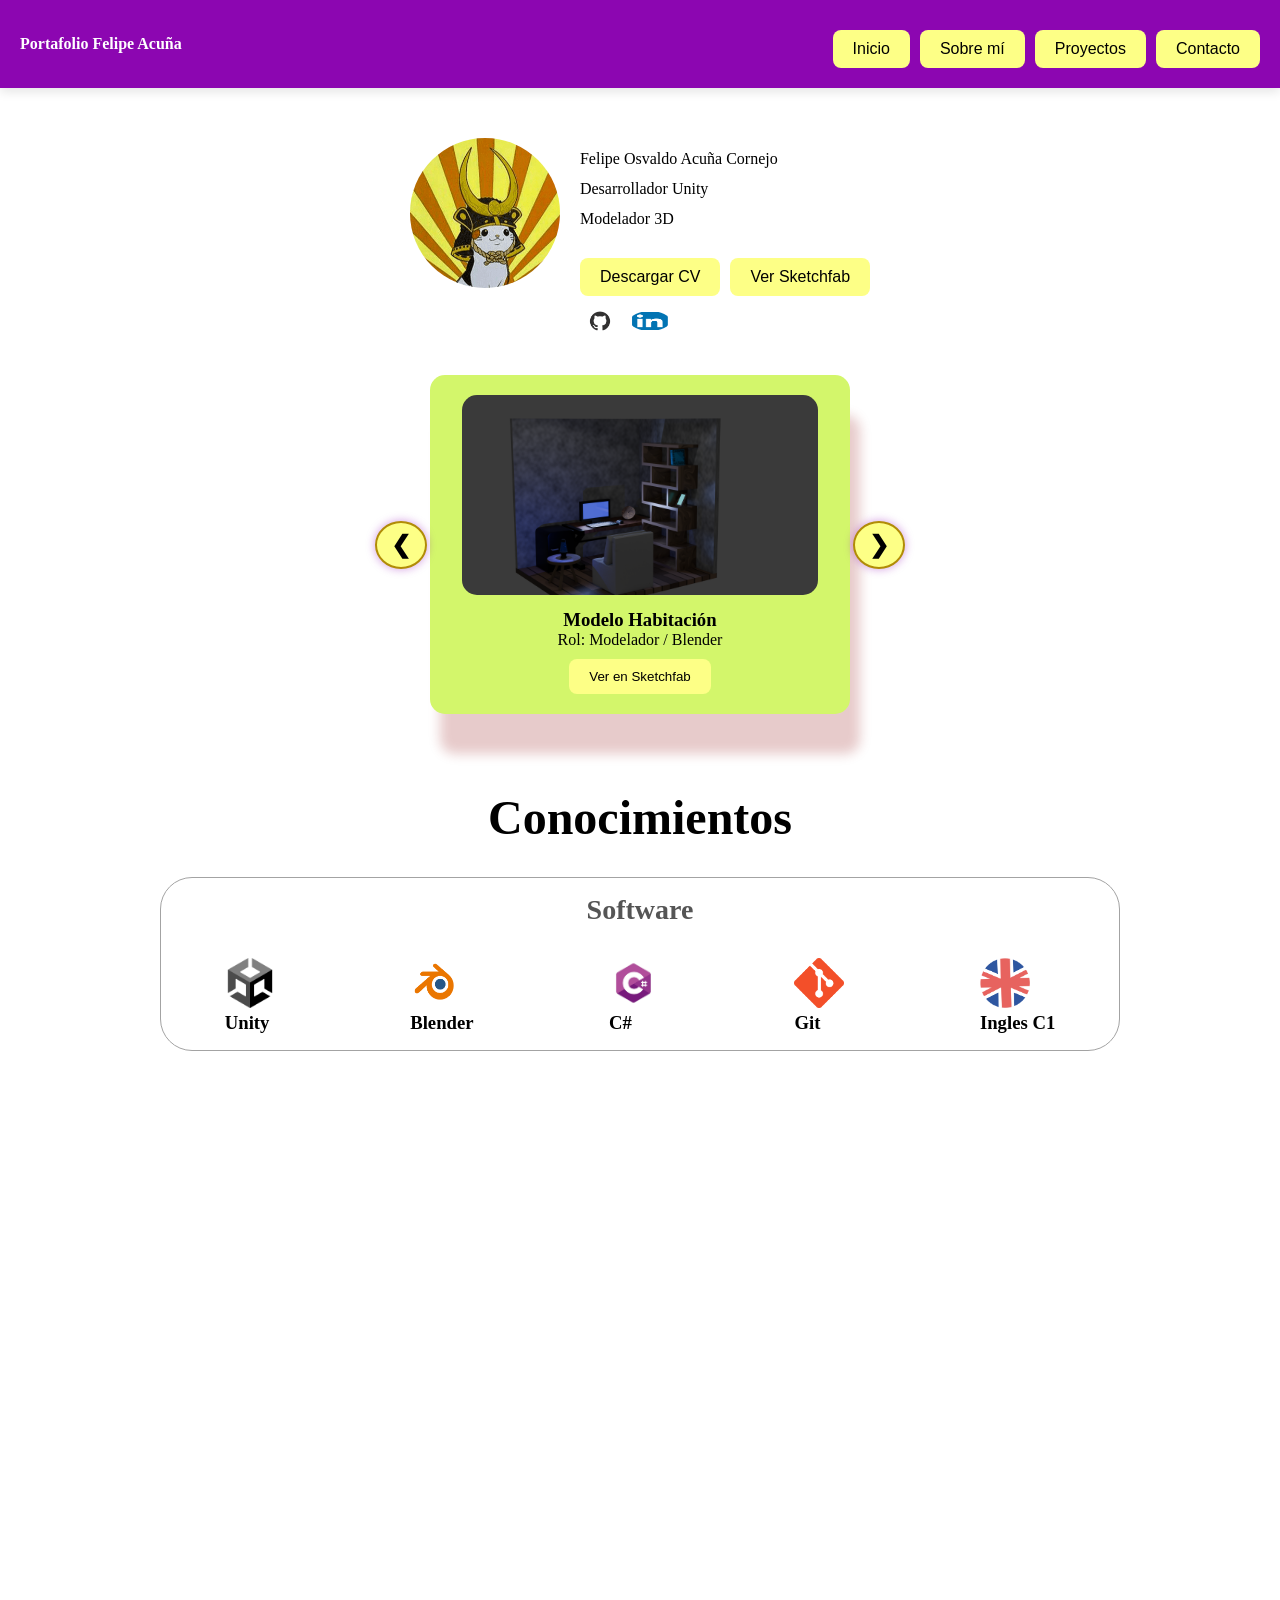
==== index.html @ 34c55aa2 "Arreglo index" ====
<!DOCTYPE html>
<html lang="en">
<head>
    <meta charset="UTF-8">
    <meta name="viewport" content="width=device-width, initial-scale=1.0">
    <title>Felipe Acuña | Desarrollador Unity</title>
    <link rel="stylesheet" href="style.css">
    <script src="Controlador.js" defer></script>
</head>
<body>
     <header>
    <div class="logo">Portafolio Felipe Acuña</div>
    <nav>
      <div class="botonesPaginas">
        <a href="index.html"><button>Inicio</button></a>
        <a href="Pagina2.html"><button>Sobre mí</button></a>
        <a href="Pagina3.html"><button>Proyectos</button></a>
        <a href="Pagina4.html"><button>Contacto</button></a>
      </div>
    </nav>
  </header>


 <div class="contenedor">
    <div class="izquierda">
      <img src="Imagenes/Perfil.png" alt="Image Perfil Dueño del Portafolio" class="imagen-circular">
    </div>
    <div class="derecha">
      <div class="parrafos">
        <p>Felipe Osvaldo Acuña Cornejo</p>
        <p>Desarrollador Unity</p>
        <p>Modelador 3D</p>
      </div>
      <div class="botones">
        <a href="Descargables/Felipe Acuña CV.pdf" download="Felipe_Acuna_CV"><button>Descargar CV</button></a>
        <a href="https://sketchfab.com/FelipeOsvaldoAcunaCornejo" target="_blank"><button>Ver Sketchfab</button></a>
      </div>
      <div class="imagenes-inferiores">
        <a href="https://github.com/FelipeOsvaldoAcunaCornejo" target="_blank"> <img src="Imagenes/GithubLogo.png" alt="Github"> </a>
        <a href="https://www.linkedin.com/in/felipe-osvaldo-acu%C3%B1a-cornejo-428b7937a/" target="_blank"> <img src="Imagenes/LinkedinLogo.png" alt="Linkedin"> </a>

      </div>
    </div>
  </div>

     <main>
    <section id="Pag1" class="container slider-container">
      
      <button class="btn-flecha prev" onclick="navegarProyectos('Pag1',-1)">&#10094;</button>

      <div class="slider-wrapper">
        
        <div class="perfil slide active">
          <img src="Imagenes/RenderHabitacion.png" alt="Perfil 1" />
          <h3>Modelo Habitación</h3>
          <p>Rol: Modelador / Blender</p>
          <a href="https://sketchfab.com/3d-models/diorama-habitacion-ce01ed9e751c4479966fcfb2e2a267a4" target="_blank"><button>Ver en Sketchfab</button></a>
        </div>
        <div class="perfil slide">
          <img src="Imagenes/RenderCeleste.png" alt="Perfil 2" />
          <h3>Diorama Celeste</h3>
          <p>Rol: Modelador y texturizado/ Blender</p>
          <a href="https://sketchfab.com/3d-models/dioramaceleste-db89a443d052495ebd5a76b8c746f52b" target="_blank"><button>Ver en Sketchfab</button></a>
        </div>
        <div class="perfil slide">
          <img src="Imagenes/LaberintoImagen.png" alt="Perfil 3" />
          <h3>Generador aleatorio de laberintos</h3>
          <p>Rol: Modelador 3D y programador</p>
          <a href="https://felipeosvaldoacunacornejo.github.io/GeneradorAleatorioDeLaberintos/" target="_blank"><button>Probar Proyecto</button></a>
        </div>

      </div>
      <button class="btn-flecha next" onclick="navegarProyectos('Pag1',1)">&#10095;</button>

    </section>
  </main>

  <section id="experience">
    <h1 class="title">Conocimientos</h1>
    <div class="experience-details-container">
      <div class="about-containers">
        <div class="details-container">
          <h2 class="experience-sub-title">Software</h2>
          <div class="article-container">
            <article>
              <img src="Imagenes/UnityLogo.png" alt="Unity icon" class="icon" />
              <div>
                <h3>Unity</h3>
              </div>
            </article>
            <article>
              <img src="Imagenes/BlenderLogo.png" alt="Blender icon" class="icon" />
              <div>
                <h3>Blender</h3>
              </div>
            </article>
            <article>
              <img src="Imagenes/CsharpLogo.png" alt="C# icon" class="icon" />
              <div>
                <h3>C#</h3>
              </div>
            </article>
            <article>
              <img src="Imagenes/GitLogo.png" alt="Git icon" class="icon" />
              <div>
                <h3>Git</h3>
              </div>
            </article>
            <article>
              <img src="Imagenes/InglesLogo.png" alt="English icon" class="icon" />
              <div>
                <h3>Ingles C1</h3>
              </div>
            </article>
          </div>
        </div>
      </div>
    </div>
  </section>
</body>
</html>
---- style.css ----
* {
  margin: 0;
  padding: 0;
  box-sizing: border-box;
}

header {
  width: 100%;
  padding: 20px;
  background: rgb(140, 6, 177);
  color: rgb(255, 255, 255);
  font-weight: bold;
  display: flex;
  justify-content: space-between;
  align-items: center;
  box-shadow: 0 4px 10px rgba(0, 0, 0, 0.1);
  margin-bottom: 50px;
}
.container {
  display: flex;
  flex-wrap: wrap;
  justify-content: center;
  gap: 20px;
  padding: 40px 20px;
  height: auto;
}


.perfil {
 background: #d3f66b;
 border-radius: 15px;
 box-shadow: 10px 40px 12px rgba(145, 19, 19, 0.221);
 padding: 20px;
 text-align: center;
 width: 300px;
 transition: transform 1s ease, box-shadow 0.2s ease;
}

.perfil:hover {
 transform:Rotate(2deg) translateX(10px);
 box-shadow: 0 6px 18px rgb(10, 0, 86);
}
.perfil img {
 width: max-content;
 height: 200px;
 border-radius: 15px;
 object-fit: cover;
 margin-bottom: 10px;
}

.perfil button {
  margin-top: 10px;
  background: #fdff86;
  color: rgb(0, 0, 0);
  border: none;
  border-radius: 8px;
  padding: 10px 20px;
  cursor: pointer;
  transition: background 0.3s ease;
}

.perfil button:hover {
  box-shadow: 0 0 36px #B18C06;
}


.contenedor {
  display: flex;
  align-items: flex-start;
  gap: 20px;
  justify-content: center;
}


.imagen-circular {
  width: 150px;
  height: 150px;
  border-radius: 50%;
  object-fit: cover;
}

.derecha {
  display: flex;
  flex-direction: column;
  gap: 15px;
}

.parrafos p {
  margin-top: 12px;
  margin-bottom: 5px;
}

.botones {
  display: flex;
  gap: 10px;
}

.botones button {
  padding: 8px 16px;
  font-size: 16px;
  margin-top: 10px;
  background: #fdff86;
  color: rgb(0, 0, 0);
  border: none;
  border-radius: 8px;
  padding: 10px 20px;
  cursor: pointer;
  transition: background 0.3s ease;
}
.botones button:hover
{
  box-shadow: 0 0 36px #B18C06;
}

.imagenes-inferiores {
  display: flex;
  gap: 10px;
}

.imagenes-inferiores img {
  width: 40px;
  height: 20px;
  border-radius: 50%;
}
 
section {
  padding-top: 4vh;
  height: 96vh;
  margin: 0 10rem;
  box-sizing: border-box;
  min-height: fit-content;

}

.section-container {
  display: flex;
}

.article-container {
  display: flex;
  text-align: initial;
  flex-wrap: wrap;
  flex-direction: row;
  gap: 2.5rem;
  justify-content: space-around;
}
.article-container img
{
  align-self: center;
  width: 50px;
  height: 50px;
}

.experience-details-container {
  display: flex;
  justify-content: center;
  flex-direction: column;
}

.about-containers {
  gap: 2rem;
  margin-bottom: 2rem;
  margin-top: 2rem;
}

.details-container {
  padding: 1rem;
  flex: 1;
  background: white;
  border-radius: 2rem;
  border: rgb(53, 53, 53) 0.1rem solid;
  border-color: rgb(163, 163, 163);
  text-align: center;
}

.experience-sub-title {
  color: rgb(85, 85, 85);
  font-weight: 600;
  font-size: 1.75rem;
  margin-bottom: 2rem;
}

.title {
  font-size: 3rem;
  text-align: center;
}
.botonesPaginas {
  display: flex;
  gap: 10px;
}

.botonesPaginas button {
  padding: 4px 8px;
  font-size: 16px;
  margin-top: 10px;
  background: #fdff86;
  color: rgb(0, 0, 0);
  border: none;
  border-radius: 8px;
  padding: 10px 20px;
  cursor: pointer;
  transition: background 0.3s ease;
}
.botonesPaginas button:hover
{
  box-shadow: 0 0 36px #B18C06;
}
.slider-container 
{
  display: flex;
  align-items: center;
  justify-content: center;
  position: relative; 
  max-width: 450px;   
  margin: 40px auto;  
  padding: 0 15px;    
}
.slider-wrapper 
{
  overflow: visible;
  width: 100%;
  display: flex;
  justify-content: center;
}
.slide 
{
  display: none;
  width: 100%;
}
.slide.active 
{
  display: block;
  animation: fadeEffect 0.6s ease-in-out;
}
.btn-flecha 
{
  position: absolute;
  top: 50%;
  transform: translateY(-50%);
  background-color: #fdff86;
  color: #000000;
  border: 2px solid #B18C06;
  font-size: 1.5rem;
  font-weight: bold;
  cursor: pointer;
  padding: 8px 14px;
  border-radius: 50%;
  transition: all 0.3s ease;
  user-select: none;
  box-shadow: 0 0 10px rgba(140, 6, 177, 0.4);
  z-index: 10;        
}
.btn-flecha.prev 
{
  left: -40px;
}
.btn-flecha.next 
{
  right: -40px;
}
.btn-flecha:hover 
{
  box-shadow: 0 0 36px #B18C06;
  transform: translateY(-50%) scale(1.1);
}
@keyframes fadeEffect 
{
  from { opacity: 0; transform: scale(0.98); }
  to { opacity: 1; transform: scale(1); }
}
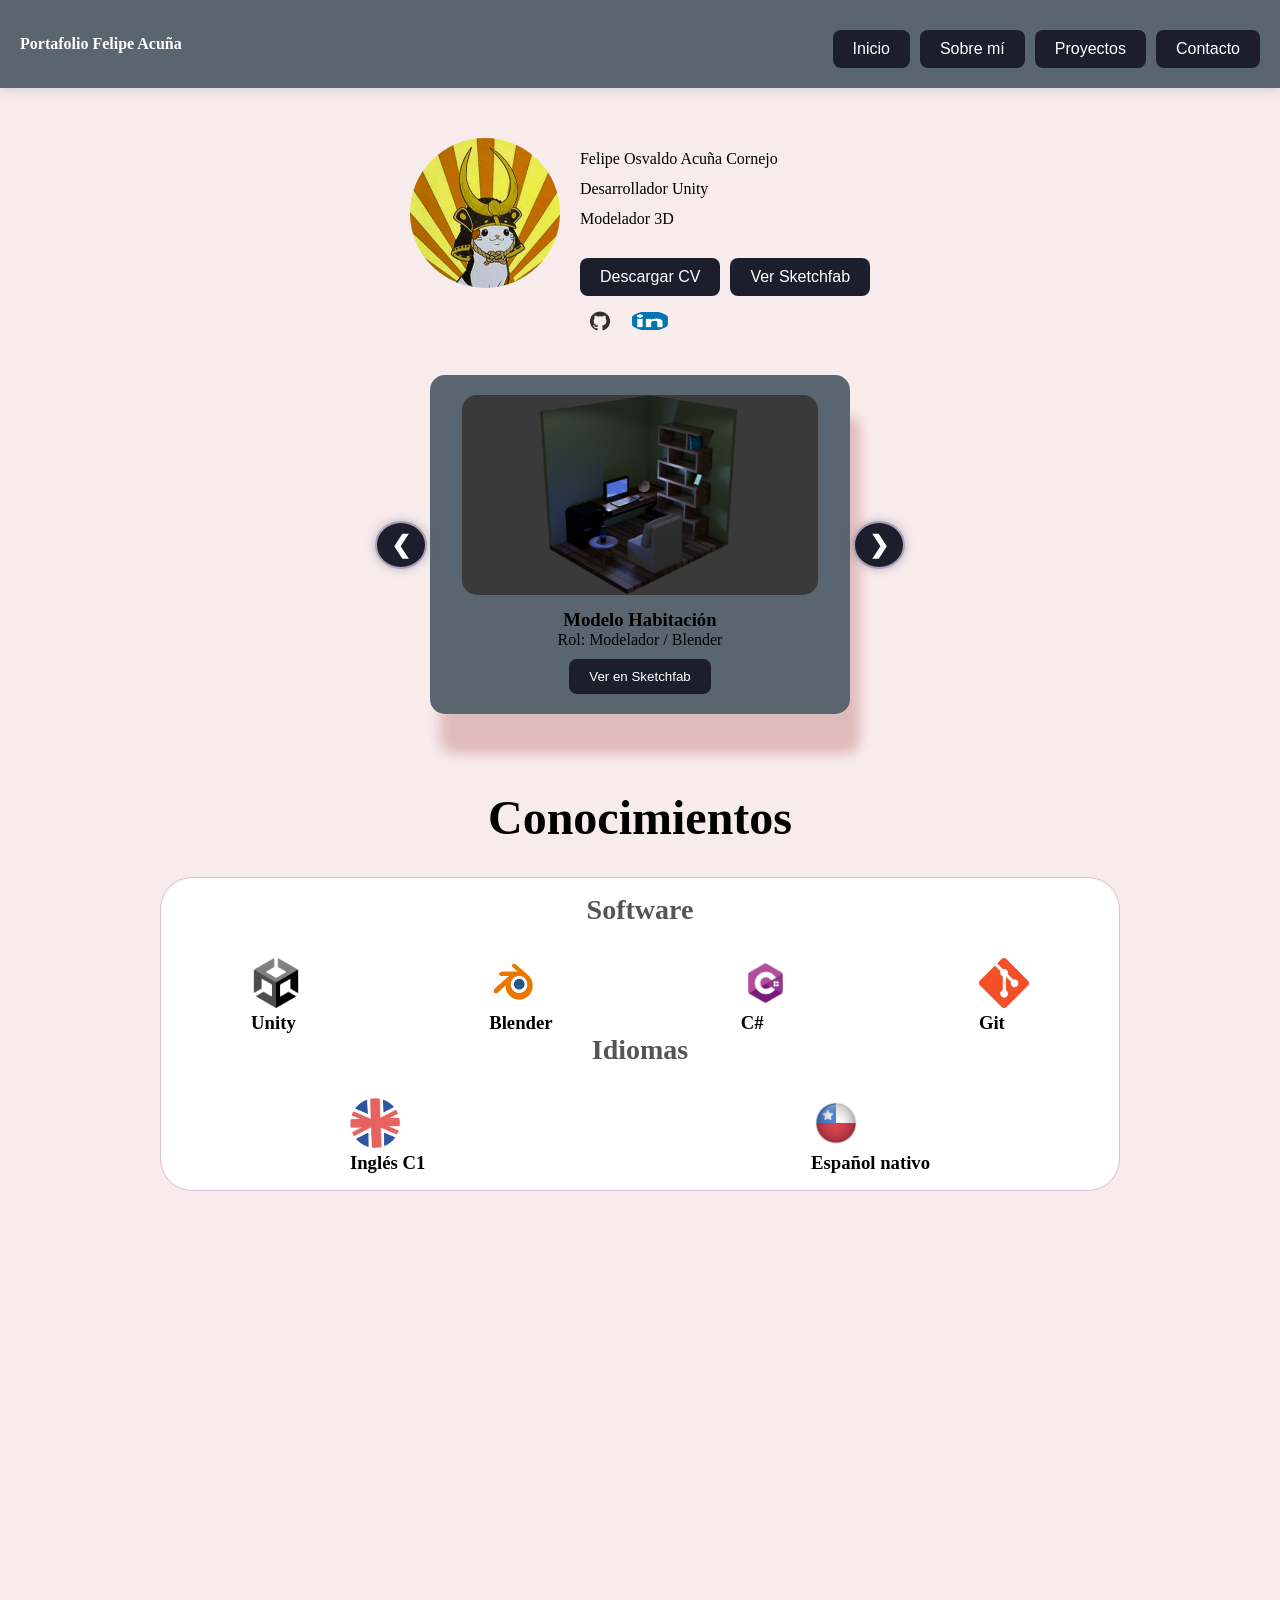
==== commit 1fa7aab2: "Arreglo ortografía y paleta colores." ====
--- a/index.html
+++ b/index.html
@@ -37,7 +37,7 @@
       </div>
       <div class="imagenes-inferiores">
         <a href="https://github.com/FelipeOsvaldoAcunaCornejo" target="_blank"> <img src="Imagenes/GithubLogo.png" alt="Github"> </a>
-        <a href="https://www.linkedin.com/in/felipe-osvaldo-acu%C3%B1a-cornejo-428b7937a/" target="_blank"> <img src="Imagenes/LinkedinLogo.png" alt="Linkedin"> </a>
+        <a href="https://www.linkedin.com/in/felipe-osvaldo-acuna-cornejo-428b7937a/" target="_blank"> <img src="Imagenes/LinkedinLogo.png" alt="Linkedin"> </a>
 
       </div>
     </div>
@@ -106,10 +106,19 @@
                 <h3>Git</h3>
               </div>
             </article>
+          </div>
+          <h2 class="experience-sub-title"> Idiomas </h2>
+          <div class="article-container">
             <article>
               <img src="Imagenes/InglesLogo.png" alt="English icon" class="icon" />
               <div>
-                <h3>Ingles C1</h3>
+                <h3>Inglés C1</h3>
+              </div>
+            </article>
+            <article>
+              <img src="Imagenes/Españollogo.png" alt="Spanish icon" class="icon" />
+              <div>
+                <h3>Español nativo</h3>
               </div>
             </article>
           </div>
--- a/style.css
+++ b/style.css
@@ -3,11 +3,15 @@
   padding: 0;
   box-sizing: border-box;
 }
+body
+{
+  background-color: #f7ebec;
+}
 
 header {
   width: 100%;
   padding: 20px;
-  background: rgb(140, 6, 177);
+  background: #59656f;
   color: rgb(255, 255, 255);
   font-weight: bold;
   display: flex;
@@ -27,7 +31,7 @@
 
 
 .perfil {
- background: #d3f66b;
+ background: #59656f;
  border-radius: 15px;
  box-shadow: 10px 40px 12px rgba(145, 19, 19, 0.221);
  padding: 20px;
@@ -38,7 +42,7 @@
 
 .perfil:hover {
  transform:Rotate(2deg) translateX(10px);
- box-shadow: 0 6px 18px rgb(10, 0, 86);
+ box-shadow: 0 6px 18px rgba(145, 19, 19, 0.221);
 }
 .perfil img {
  width: max-content;
@@ -50,8 +54,8 @@
 
 .perfil button {
   margin-top: 10px;
-  background: #fdff86;
-  color: rgb(0, 0, 0);
+  background: #1d1e2c;
+  color: rgb(255, 255, 255);
   border: none;
   border-radius: 8px;
   padding: 10px 20px;
@@ -60,7 +64,7 @@
 }
 
 .perfil button:hover {
-  box-shadow: 0 0 36px #B18C06;
+  box-shadow: 0 0 36px #ac9fbb;
 }
 
 
@@ -99,8 +103,8 @@
   padding: 8px 16px;
   font-size: 16px;
   margin-top: 10px;
-  background: #fdff86;
-  color: rgb(0, 0, 0);
+  background: #1d1e2c;
+  color: rgb(255, 255, 255);
   border: none;
   border-radius: 8px;
   padding: 10px 20px;
@@ -109,7 +113,7 @@
 }
 .botones button:hover
 {
-  box-shadow: 0 0 36px #B18C06;
+  box-shadow: 0 0 36px #ac9fbb;
 }
 
 .imagenes-inferiores {
@@ -169,7 +173,7 @@
   background: white;
   border-radius: 2rem;
   border: rgb(53, 53, 53) 0.1rem solid;
-  border-color: rgb(163, 163, 163);
+  border-color: #ddbdd5;
   text-align: center;
 }
 
@@ -193,8 +197,8 @@
   padding: 4px 8px;
   font-size: 16px;
   margin-top: 10px;
-  background: #fdff86;
-  color: rgb(0, 0, 0);
+  background: #1d1e2c;
+  color: rgb(255, 255, 255);
   border: none;
   border-radius: 8px;
   padding: 10px 20px;
@@ -203,7 +207,7 @@
 }
 .botonesPaginas button:hover
 {
-  box-shadow: 0 0 36px #B18C06;
+  box-shadow: 0 0 36px #ac9fbb;
 }
 .slider-container 
 {
@@ -237,9 +241,9 @@
   position: absolute;
   top: 50%;
   transform: translateY(-50%);
-  background-color: #fdff86;
-  color: #000000;
-  border: 2px solid #B18C06;
+  background-color: #1d1e2c;
+  color: rgb(255, 255, 255);
+  border: 2px solid #ac9fbb;
   font-size: 1.5rem;
   font-weight: bold;
   cursor: pointer;
@@ -247,7 +251,7 @@
   border-radius: 50%;
   transition: all 0.3s ease;
   user-select: none;
-  box-shadow: 0 0 10px rgba(140, 6, 177, 0.4);
+  box-shadow: 0 0 10px rgba(89,101,111, 0.4);
   z-index: 10;        
 }
 .btn-flecha.prev 
@@ -260,7 +264,7 @@
 }
 .btn-flecha:hover 
 {
-  box-shadow: 0 0 36px #B18C06;
+  box-shadow: 0 0 36px #ac9fbb;
   transform: translateY(-50%) scale(1.1);
 }
 @keyframes fadeEffect 
